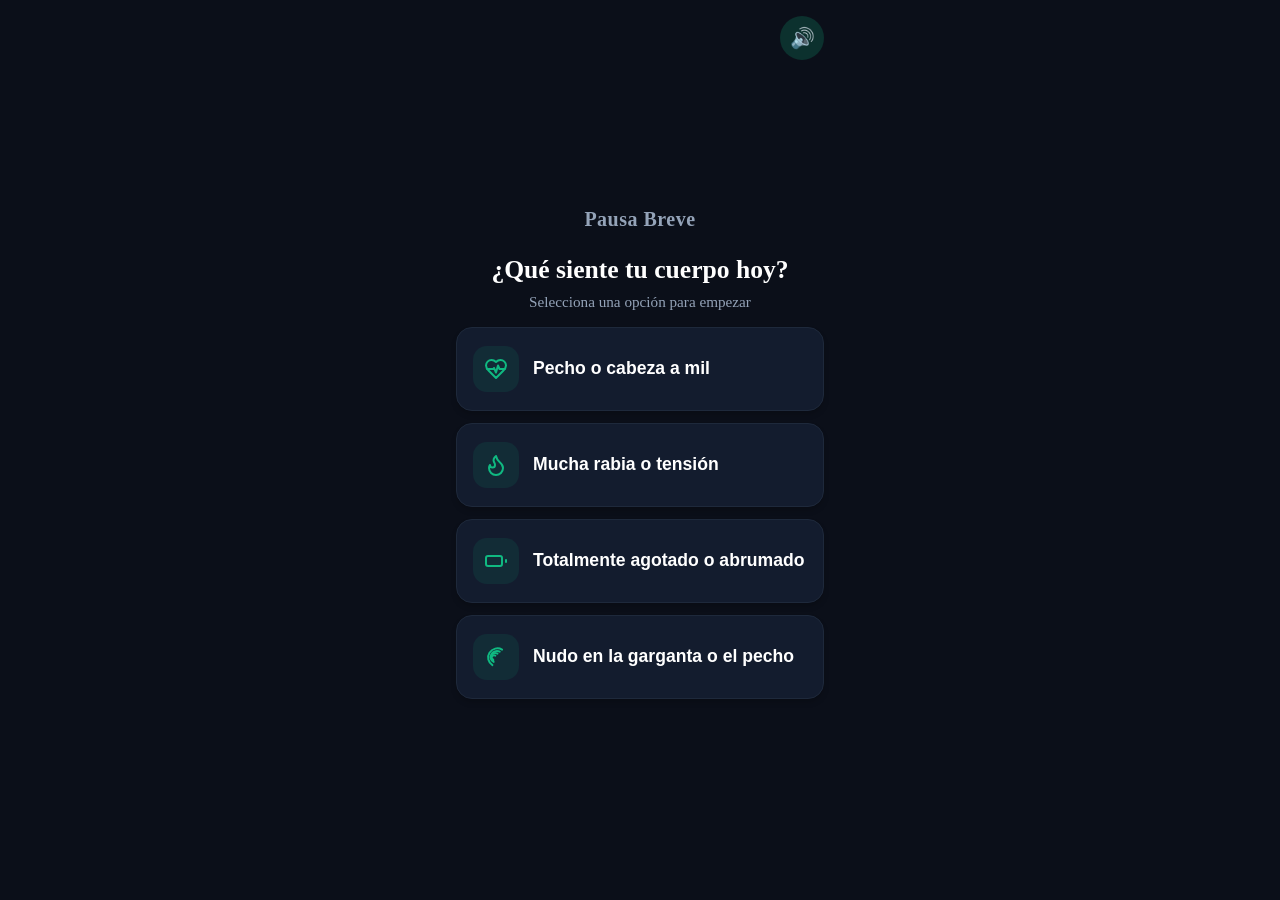
==== index.html @ ac8c0a94 "feat: add optional voice guide with speech synthesis and music ducking v21" ====
<!DOCTYPE html>
<html lang="es">
<head>
    <meta charset="UTF-8">
    <meta name="viewport" content="width=device-width, initial-scale=1.0, maximum-scale=1.0, user-scalable=no">
    <title>Pausa Breve - Autorregulación</title>
<!--
### Cuando necesites tranquilidad
Que nunca te falten caminos  
cuando la vida parezca difícil,  
ni motivos para seguir sonriendo  
cuando el día venga gris.

Que encuentres calma  
en las cosas pequeñas:  
una conversación,  
una canción,  
un café,  
un abrazo que llegue justo a tiempo.

Y si alguna vez el mundo pesa demasiado,  
recuerda que no tienes que llevarlo todo sola.

Hay personas que aparecen en la vida  
sin hacer ruido,  
y terminan dejando una huella bonita.

Tú eres una de ellas.

Por eso, cuando necesites tranquilidad,  
respira,  
mira hacia adelante  
y recuerda que, incluso a la distancia,  
hay alguien que se alegra  
de saber que estás bien.

Porque quizá la felicidad venga y se vaya,  
pero la tranquilidad  
es ese pequeño lugar  
al que siempre podemos volver.
# Metadatos
Versión: 1.0
Diseñado: por Carlos Gonzalez
Idea original: Lorena Molano
Año: 2026
-->
    <link rel="icon" type="image/x-icon" href="./favicon.ico">
    <link rel="icon" type="image/svg+xml" href="./icon.svg">
    <link rel="icon" type="image/png" sizes="192x192" href="./icon-192.png">
    <link rel="apple-touch-icon" href="./icon-180.png">
    <link rel="manifest" href="manifest.json">
    <meta name="theme-color" content="#090d16">
    <link rel="stylesheet" href="style.css">
</head>
<body><div class="app-container">
    <button type="button" id="audioBtn" aria-label="Control de audio">🔊</button>
    <audio id="bg-music" preload="metadata" loop muted>
        <source src="tu_archivo_relajante.mp3" type="audio/mpeg">
    </audio>

    <header>
        <h1>Pausa Breve</h1>
    </header>

    <!-- SCREEN 1: SELECCIÓN DE SÍNTOMA -->
    <section id="screen-home" class="screen active">
        <div class="home-title">
            <h2>¿Qué siente tu cuerpo hoy?</h2>
            <p class="subtitulo">Selecciona una opción para empezar</p>
            <p id="historial-home" class="historial-home" hidden></p>
        </div>

        <div class="symptom-grid">
            <button type="button" class="symptom-btn" data-accent="pecho">
                <span class="icon">
                    <svg viewBox="0 0 24 24" fill="none" stroke="currentColor" stroke-width="2" stroke-linecap="round" stroke-linejoin="round">
                        <path d="M19 14c1.49-1.46 3-3.21 3-5.5A5.5 5.5 0 0 0 16.5 3c-1.76 0-3 .5-4.5 2-1.5-1.5-2.74-2-4.5-2A5.5 5.5 0 0 0 2 8.5c0 2.3 1.5 4.05 3 5.5l7 7Z"/>
                        <path d="M3.22 12H9.5l.5-1 2 4.5 2-7 1.5 3.5h5.27"/>
                    </svg>
                </span>
                <span>Pecho o cabeza a mil</span>
            </button>
            <button type="button" class="symptom-btn" data-accent="rabia">
                <span class="icon">
                    <svg viewBox="0 0 24 24" fill="none" stroke="currentColor" stroke-width="2" stroke-linecap="round" stroke-linejoin="round">
                        <path d="M8.5 14.5A2.5 2.5 0 0 0 11 12c0-1.38-.5-2-1-3-1.072-2.143-.224-4.054 2-6 .5 2.5 2 4.9 4 6.5 2 1.6 3 3.5 3 5.5a7 7 0 1 1-14 0c0-1.153.433-2.294 1-3a2.5 2.5 0 0 0 2.5 2.5z"/>
                    </svg>
                </span>
                <span>Mucha rabia o tensión</span>
            </button>
            <button type="button" class="symptom-btn" data-accent="exhausted">
                <span class="icon">
                    <svg viewBox="0 0 24 24" fill="none" stroke="currentColor" stroke-width="2" stroke-linecap="round" stroke-linejoin="round">
                        <rect x="2" y="7" width="16" height="10" rx="2" ry="2"/>
                        <line x1="22" x2="22" y1="11" y2="13"/>
                    </svg>
                </span>
                <span>Totalmente agotado o abrumado</span>
            </button>
            <button type="button" class="symptom-btn" data-accent="nudo">
                <span class="icon">
                    <svg viewBox="0 0 24 24" fill="none" stroke="currentColor" stroke-width="2" stroke-linecap="round" stroke-linejoin="round">
                        <path d="M18.087 4.592c-4.344-2.565-9.825-1.088-12.6 3.17-2.775 4.256-1.229 9.836 2.924 12.341"/>
                        <path d="M15.7 6.66c-3.204-1.453-6.954-.15-8.4 2.7-1.45 2.85-.53 6.15 2.38 7.5"/>
                        <path d="M13.47 8.6c-2.22-.842-4.77-.35-5.96 1.6-1.2 1.93-.15 4.1 1.85 5.01"/>
                        <path d="M11.3 10.62c-1.31-.5-2.7-.1-3.36.95-.63 1.06-.05 2.3 1.03 2.84"/>
                    </svg>
                </span>
                <span>Nudo en la garganta o el pecho</span>
            </button>
        </div>
    </section>

    <!-- SCREEN 2: PREPARACIÓN Y EJECUCIÓN (TEMPORIZADOR MANUAL) -->
    <section id="screen-exercise" class="screen">
        <div class="exercise-container">
            <div class="instruction-box">
                <span id="exercise-name" class="exercise-tag">Suspiro Cíclico</span>
                <p id="exercise-instruction" class="instruction-text">
                    Inhala hondo por la nariz en 2 tiempos cortos (sin soltar el aire) y exhala muy despacio por la boca en 6 tiempos.
                </p>
            </div>

            <div class="timer-display" style="margin: 16px 0;">
                <div id="figura-svg" class="figura-svg" role="button" tabindex="0" aria-label="Iniciar ejercicio de respiración"></div>
                <p id="svg-hint" class="svg-hint">Toca la figura para comenzar</p>

                <div id="guia-respiracion" class="guia-respiracion" aria-live="polite"></div>
                <div id="timer-number" class="timer-text">01:00</div>
            </div>
        </div>

        <div class="action-btn-group">
            <button type="button" id="btn-voz" class="nav-btn-secondary btn-voz" aria-pressed="false">
                <span class="btn-icon">
                    <svg viewBox="0 0 24 24" fill="none" stroke="currentColor" stroke-width="2.2" stroke-linecap="round" stroke-linejoin="round">
                        <polygon points="11 5 6 9 2 9 2 15 6 15 11 19 11 5"/>
                        <path d="M15.54 8.46a5 5 0 0 1 0 7.07"/>
                        <path d="M19.07 4.93a10 10 0 0 1 0 14.14"/>
                    </svg>
                </span>
                Guía por voz
            </button>
            <button type="button" id="btn-cancel" class="btn-subtle">Cancelar</button>
        </div>
    </section>

    <!-- SCREEN 3: CIERRE ESPIRITUAL -->
    <section id="screen-closing" class="screen">
        <div class="closing-container">
            <div class="closing-icon">
                <svg viewBox="0 0 24 24" fill="none" stroke="currentColor" stroke-width="1.8" stroke-linecap="round" stroke-linejoin="round">
                    <path d="M12.67 19a2 2 0 0 0 1.416-.588l6.154-6.172a6 6 0 0 0-8.49-8.49L5.586 9.914A2 2 0 0 0 5 11.328V18a1 1 0 0 0 1 1z"/>
                    <path d="M16 8 2 22"/>
                    <path d="M17.5 15H9"/>
                </svg>
            </div>
            <div class="closing-card">
                <div class="closing-title">Mensaje de Paz</div>
                <p id="session-summary" class="session-summary"></p>
                <p id="closing-text" class="closing-message">
                    "Dios no te dio un espíritu de temor, sino de poder, amor y dominio propio. Su paz guarda tu corazón en este instante."
                </p>
                <p class="validation-text">Has regalado a tu cuerpo un momento de calma. Respira y sigue.</p>
            </div>
        </div>

        <div class="action-btn-group">
            <button type="button" class="btn-main" style="background-color: var(--primary); box-shadow: 0 4px 12px rgba(56, 189, 248, 0.3);">
                <span class="btn-icon">
                    <svg viewBox="0 0 24 24" fill="none" stroke="currentColor" stroke-width="2.2" stroke-linecap="round" stroke-linejoin="round">
                        <path d="M21 12a9 9 0 1 1-9-9c2.52 0 4.93 1 6.74 2.74L21 8"/>
                        <path d="M21 3v5h-5"/>
                    </svg>
                </span>
                Repetir ejercicio
            </button>
            <button type="button" id="btn-share" class="nav-btn-secondary">
                <span class="btn-icon">
                    <svg viewBox="0 0 24 24" fill="none" stroke="currentColor" stroke-width="2.2" stroke-linecap="round" stroke-linejoin="round">
                        <circle cx="18" cy="5" r="3"/>
                        <circle cx="6" cy="12" r="3"/>
                        <circle cx="18" cy="19" r="3"/>
                        <line x1="8.59" y1="13.51" x2="15.42" y2="17.49"/>
                        <line x1="15.41" y1="6.51" x2="8.59" y2="10.49"/>
                    </svg>
                </span>
                <span id="share-label">Compartir la app</span>
            </button>
            <button type="button" id="btn-home" class="nav-btn-secondary">
                <span class="btn-icon">
                    <svg viewBox="0 0 24 24" fill="none" stroke="currentColor" stroke-width="2.2" stroke-linecap="round" stroke-linejoin="round">
                        <path d="m3 9 9-7 9 7v11a2 2 0 0 1-2 2H5a2 2 0 0 1-2-2z"/>
                        <polyline points="9 22 9 12 15 12 15 22"/>
                    </svg>
                </span>
                Volver al inicio
            </button>
        </div>
    </section>

    <script src="./app.js?v=10"></script>
<!--
PROYECTO: Pausa Breve - Autorregulación
CREADO PARA: Lorena
FECHA: Septiembre 2026
PROPÓSITO: Aplicación web progresiva (PWA) para ejercicios de autorregulación emocional en 1 clic.

DISEÑO UX - PASOS CLAVE:
1. Pantalla 1 (Home): Los 4 botones de entrada corporal ("pecho", "rabia", "exhausted", "nudo") deben estar ubicados al alcance del pulgar en la parte inferior.
   - Se logró agrupando cabecera + .symptom-grid en el mismo bloque (width: 90%, max-width: 400px) centrado verticalmente con flexbox en .app-container, sin huecos intermedios, y añadimos min-height: 64px en los botones para targets táctiles cómodos.
   - Los iconos fueron redesignados de emojis genéricos a SVGs estilo Lucide de trazo consistente con el tema oscuro, con fondo translúcido y color verde neón #10b981.

2. Pantalla 2 (Ejercicio): La tarjeta con la instrucción del ejercicio debe ubicarse en la parte superior antes del temporizador.
   - Estructura: .instruction-box (arriba) > .timer-display (centro) > .action-btn-group, todo agrupado y centrado verticalmente en la pantalla (sin margin-top: auto ni flex-grow).
    - El conteo inicia ESTÁTICO (01:00) y solo comienza a descontar al tocar la figura SVG (activador principal); la figura queda en pausa hasta entonces (animation-play-state: paused).
   - El JS controla isRunning y el conteo con setInterval.
   - Figura del ejercicio: contenedor #figura-svg (200×200px, max-width 225px; 175px en pantallas pequeñas) dentro de .timer-display. app.js inyecta ahí el SVG del ejercicio elegido SIN recargar la página (exercises[key].svg). Cada figura tiene su animación CSS: pecho = anatomía respiratoria (inhaleExhale 8s, lungPulse, corePulse, waveFlow); rabia = rabiaCiclo 10s (glow azul→naranja→azul) + vibra 0.26s (resplandor/vibración); exhausted = ondaExpand 6s escalonadas (ondas concéntricas expansivas) + calmaPulso; nudo = latido 4s + calorBrillo + pulso nd-pulso (cian-cálido). 100% SVG + CSS, con prefijos -webkit- para Safari Mobile. La figura es el activador principal (role="button", tabindex="0", aria-label): un único listener 'click' inicia el ejercicio SOLO si no está corriendo (sin touchstart/touchend); finaliza con el temporizador o con "Cancelar". Al iniciar se oculta el texto "Toca la figura para comenzar" (#svg-hint).
   - La animación arranca en animation-play-state: paused (.timer-display svg *) y solo corre con la clase .animating en .timer-display; setBreathing(true|false) (en startTimer/finishExercise/resetToHome/selectSymptom) también alterna .running en .instruction-box: durante la ejecución la tarjeta superior se simplifica y solo queda el título del ejercicio (se oculta #exercise-instruction y se reduce el padding).
   - Guía dinámica: #guia-respiracion va ENTRE el SVG y el contador (aria-live), font-size 1.4rem y font-weight bold (es la lectura principal). Muestra la fase en vivo según exercises[key].fases (array de {dur, texto, color} en app.js): sin números, solo frases directas ("Inhala profundo...", "Tensa todo el cuerpo...", "Suelta y libera...", "Mira 5 cosas...", "Siente tu mano..."). Colores con clases f-verde/f-cian/f-violeta/f-azul/f-rojo/f-calido y fade-out/fade-in de 300ms; setInterval de 1s en bucle (% cicloTotal), startGuia() solo al tocar la figura para iniciar y stopGuia() (clearInterval + limpia texto) en finishExercise(), resetToHome() y selectSymptom().

3. Pantalla 3 (Cierre): Al finalizar el tiempo u omitir, debe mostrar la tarjeta con el mensaje de paz espiritual y ofrecer únicamente dos botones al final: "Repetir ejercicio" y "Volver al inicio".
   - Se muestra .closing-card con el mensaje y dos botones .btn-main y .nav-btn-secondary.
   - Solo aparecen estos dos botones, sin adicionales.

DISEÑO VISUAL (estilo AI Studio):
- Fondos: #090d16 (general), #0f172a (tarjetas), #131c2e (botones síntomas).
- Bordes: 1px solid #1e293b, border-radius: 18px.
- Colores neón: #10b981 para texto y bordes en etiquetas destacadas.
- Texto: #ffffff, font-weight: 700, sans-serif.
- Íconos: SVGs estilo Lucide con stroke-currentColor, fijados en cuadrados con fondo rgba(16,185,129,0.1).
- Responsive: @media (max-width: 480px) y (max-width: 360px) reducen tamaños de fuente y timer.
- PWA: manifest.json y service worker (sw.js) para instalación en celular y carga offline.

Estructura del Código:
- HTML: 3 secciones <section class="screen"> (home, exercise, closing) con display none/active.
- CSS: Variables :root, resets, estilos por pantalla, media queries responsive.
- JavaScript: TODO está en app.js (index.html solo lo referencia con <script src="app.js">). Objeto exercises con title, duration, instruction, closing, fases[] ({dur, texto, color}) y svg (figura SVG inline) por cada tipo; variables de estado (currentKey, totalSeconds, remainingSeconds, isRunning, timerInterval, guiaTimer, guiaSecond).
  - showScreen(screenId) para cambiar de pantalla.
  - selectSymptom(key) para cargar datos + cargarFigura(data) (inyecta el SVG en #figura-svg) + limpiar la guía, todo sin recargar la página.
  - startTimer() iniciado solo por clic, usa setInterval countdown para el conteo, llama setBreathing(true) (activa la figura y simplifica la tarjeta) y startGuia() (arranca las fases del ejercicio elegido).
  - finishExercise() al llegar a 0 o al omitir, cambia a pantalla de cierre.
  - repeatExercise() y resetToHome() para navegación.
  - Música: startMusic() inicia la música al comenzar el temporizador; stopMusic() la detiene con un fade-out de 1.2s al finalizar el ejercicio (finishExercise) o al cancelar (resetToHome). El botón 🔊 silencia/reproduce.

TODO PARA LORéNA:
- Si quiere añadir más ejercicios, añadir una clave nueva en el objeto exercises de app.js (title, duration, instruction, closing, fases[] y svg).
- Para cambiar colores, modificar las variables :root.
- Para más pantallas o funcionalidades, mantener la misma estructura de cambio de pantalla con showScreen().

CONCLUSIÓN:
Esta app fue creada con dedicación para ayudar a Lorena a tomar un momento de paz y autorregulación en su día a día. Cada detalle, desde los iconos hasta la lógica del temporizador, fue pensado para que sea intuitivo, accesible y visualmente agradable en modo oscuro. Espero que le sea de mucha utilidad y que Dios la bendiga abundantemente.
-->
    <!--
    -->
</div></body>
</html>
---- style.css ----
:root {
            --bg-color: #090d16;
            --card-bg: #0f172a;
            --primary: #10b981;
            --primary-hover: #0a9a71;
            --accent-green: #10b981;
            --text-main: #ffffff;
            --text-sub: #94a3b8;
            --border-color: #1e293b;
            --font-family: -apple-system, BlinkMacSystemFont, "Segoe UI", Roboto, Helvetica, Arial, sans-serif;
        }

        * {
            box-sizing: border-box;
            margin: 0;
            padding: 0;
            user-select: none;
            -webkit-user-select: none;
        }

        html, body {
            height: 100%;
        }

        body {
            background-color: #0b0f19;
        }

        .app-container {
            position: relative;
            width: 90%;
            max-width: 400px;
            min-height: 100vh;
            min-height: 100dvh;
            margin: 0 auto;
            box-sizing: border-box;
            padding-top: calc(env(safe-area-inset-top, 0px) + 24px);
            padding-left: 16px;
            padding-right: 16px;
            padding-bottom: 24px;
            display: flex;
            flex-direction: column;
            justify-content: safe center;
            overflow-y: auto;
            align-items: center;
        }

        #audioBtn {
            position: absolute;
            top: 16px;
            right: 16px;
            width: 44px;
            height: 44px;
            border: none;
            border-radius: 50%;
            background: rgba(16, 185, 129, 0.2);
            color: #10b981;
            font-size: 20px;
            cursor: pointer;
            z-index: 10;
        }

        header {
            text-align: center;
            padding-top: 6px;
            flex-shrink: 0;
        }

        header h1 {
            font-size: 1.25rem;
            font-weight: 600;
            color: var(--text-sub);
            letter-spacing: 0.5px;
        }

        .screen {
            display: none;
            flex-direction: column;
            align-items: center;
            gap: 16px;
            width: 100%;
            animation: fadeIn 0.3s ease-in-out; -webkit-animation: fadeIn 0.3s ease-in-out;
        }

        .screen.active {
            display: flex;
        }

        @keyframes fadeIn {
            from { opacity: 0; transform: translateY(6px); -webkit-transform: translateY(6px); }
            to { opacity: 1; transform: translateY(0); -webkit-transform: translateY(0); }
        }

        /* Screen 1: Home / Entry points */
        .home-title {
            text-align: center;
            margin-top: 24px;
        }

        .home-title h2 {
            font-size: 1.6rem;
            font-weight: 700;
            margin-bottom: 8px;
            color: #ffffff;
        }

        .home-title p {
            font-size: 0.95rem;
            color: var(--text-sub);
        }

        .historial-home {
            margin-top: 8px;
            font-weight: 600;
            color: var(--accent-green);
        }

        .symptom-grid {
            display: flex;
            flex-direction: column;
            gap: 12px;
            width: 100%;
            max-width: 400px;
        }

        .symptom-btn {
            background-color: #131c2e;
            border: 1px solid var(--border-color);
            border-radius: 16px;
            padding: 18px 16px;
            color: var(--text-main);
            font-size: 1.1rem;
            font-weight: 600;
            text-align: left;
            display: flex;
            align-items: center;
            gap: 14px;
            cursor: pointer;
            transition: all 0.15s ease;
            box-shadow: 0 4px 6px -1px rgba(0, 0, 0, 0.2);
            min-height: 64px;
            width: 100%;
        }

        .symptom-btn:active {
            transform: scale(0.98); -webkit-transform: scale(0.98);
            background-color: #334155;
            border-color: var(--primary);
        }

        .symptom-btn .icon {
            width: 46px;
            height: 46px;
            flex-shrink: 0;
            border-radius: 14px;
            display: flex;
            align-items: center;
            justify-content: center;
        }

        .symptom-btn .icon svg {
            width: 24px;
            height: 24px;
        }

        .symptom-btn[data-accent="pecho"] .icon { color: #10b981; background: rgba(16, 185, 129, 0.1); }
        .symptom-btn[data-accent="rabia"] .icon { color: #10b981; background: rgba(16, 185, 129, 0.1); }
        .symptom-btn[data-accent="exhausted"] .icon { color: #10b981; background: rgba(16, 185, 129, 0.1); }
        .symptom-btn[data-accent="nudo"] .icon { color: #10b981; background: rgba(16, 185, 129, 0.1); }

        /* Screen 2: Exercise & Timer */
        .exercise-container {
            width: 100%;
            max-width: 400px;
            display: flex;
            flex-direction: column;
            align-items: center;
            gap: 24px;
        }

        .instruction-box {
            background-color: var(--card-bg);
            border: 1px solid var(--border-color);
            border-radius: 20px;
            padding: 24px 20px;
            width: 100%;
            text-align: center;
            box-shadow: 0 10px 15px -3px rgba(0, 0, 0, 0.3);
        }

        /* Durante la ejecución: solo queda el título del ejercicio */
        .instruction-box.running {
            padding: 12px 16px;
        }

        .instruction-box.running .instruction-text {
            display: none;
        }

        .instruction-box.running .exercise-tag {
            margin-bottom: 0;
        }

        .exercise-tag {
            font-size: 0.85rem;
            text-transform: uppercase;
            letter-spacing: 1px;
            color: var(--primary);
            font-weight: 700;
            margin-bottom: 12px;
            display: block;
        }

        .instruction-text {
            font-size: 1.25rem;
            line-height: 1.5;
            font-weight: 500;
            color: #ffffff;
        }

        .timer-display {
            position: relative;
            display: flex;
            flex-direction: column;
            align-items: center;
            gap: 10px;
        }

        /* ===== Figuras de ejercicio (SVG inyectado dinámicamente por app.js) ===== */
        .figura-svg {
            width: 200px;
            height: 200px;
            max-width: 225px;
            cursor: pointer;
            user-select: none;
            -webkit-user-select: none;
            -webkit-tap-highlight-color: transparent;
        }

        /* Retroalimentación táctil inmediata al tocar la figura */
        .figura-svg:active {
            transform: scale(0.98); -webkit-transform: scale(0.98);
        }

        .svg-hint {
            font-size: 1.05rem;
            font-weight: 600;
            color: var(--text-sub);
            text-align: center;
            margin: 0;
        }

        .figura-svg svg {
            width: 100%;
            height: 100%;
            display: block;
            overflow: hidden;
        }

        /* ===== Endurecimiento móvil (iOS/Android): capas compuestas + trazos estables ===== */
        .figura-svg,
        .figura-svg svg {
            will-change: transform;
            transform: translateZ(0); -webkit-transform: translateZ(0);
            touch-action: manipulation;
            -webkit-tap-highlight-color: transparent;
        }

        .figura-svg svg path,
        .figura-svg svg circle,
        .figura-svg svg ellipse,
        .figura-svg svg line,
        .figura-svg svg polyline,
        .figura-svg svg polygon {
            vector-effect: non-scaling-stroke;
        }

        .anatomy-breath,
        .lungs,
        .energy-core,
        .pulse-wave,
        .rabia-ciclo,
        .rb-vibra,
        .rb-orb,
        .onda,
        .ground-core,
        .nd-calor,
        .nd-corazon,
        .nd-pulso {
            will-change: transform, opacity, stroke-dashoffset;
            transform: translateZ(0); -webkit-transform: translateZ(0);
        }

        .symptom-btn,
        .btn-main,
        .btn-subtle,
        .nav-btn-secondary {
            touch-action: manipulation;
        }

        .anatomy-head ellipse {
            fill: rgba(34, 211, 238, 0.07);
            stroke: #22d3ee;
            stroke-width: 3;
        }

        .anatomy-head path {
            fill: none;
            stroke: #22d3ee;
            stroke-width: 3;
            stroke-linecap: round;
        }

        .anatomy-head {
            filter: drop-shadow(0 0 6px rgba(34, 211, 238, 0.55));
        }

        .torso {
            fill: rgba(167, 139, 250, 0.05);
            stroke: #a78bfa;
            stroke-width: 3;
            stroke-linejoin: round;
        }

        .anatomy-breath {
            transform-box: fill-box;
            transform-origin: 50% 50%; -webkit-transform-origin: 50% 50%;
            animation: inhaleExhale 8s ease-in-out infinite; -webkit-animation: inhaleExhale 8s ease-in-out infinite;
            filter: drop-shadow(0 0 8px rgba(139, 92, 246, 0.55));
        }

        .lungs {
            transform-box: fill-box;
            transform-origin: 50% 50%; -webkit-transform-origin: 50% 50%;
            animation: lungPulse 8s ease-in-out infinite; -webkit-animation: lungPulse 8s ease-in-out infinite;
        }

        .lung {
            fill: url(#lungGrad);
            stroke: #22d3ee;
            stroke-width: 2.5;
            stroke-linejoin: round;
        }

        .airway {
            fill: none;
            stroke: #67e8f9;
            stroke-width: 2.5;
            stroke-linecap: round;
        }

        .energy-core {
            fill: url(#coreGrad);
            transform-box: fill-box;
            transform-origin: 50% 50%; -webkit-transform-origin: 50% 50%;
            animation: corePulse 8s ease-in-out infinite; -webkit-animation: corePulse 8s ease-in-out infinite;
        }

        .pulse-wave {
            transform-box: fill-box;
            transform-origin: 50% 50%; -webkit-transform-origin: 50% 50%;
            animation: waveFlow 2.4s linear infinite; -webkit-animation: waveFlow 2.4s linear infinite;
        }

        .pulse-wave path {
            fill: none;
            stroke: #34d399;
            stroke-width: 2.5;
            stroke-linecap: round;
            filter: drop-shadow(0 0 5px rgba(16, 185, 129, 0.9));
        }

        /* Pausadas por defecto; solo corren con la clase .animating en .timer-display */
        .timer-display svg * {
            animation-play-state: paused; -webkit-animation-play-state: paused;
        }

        .timer-display.animating svg * {
            animation-play-state: running; -webkit-animation-play-state: running;
        }

        /* Inhalación: 4s se expande + glow verde/cian. Exhalación: 4s se contrae + glow violeta/azul. */
        @keyframes inhaleExhale {
            0%   { transform: scale(1); -webkit-transform: scale(1);    filter: drop-shadow(0 0 8px rgba(139, 92, 246, 0.55)); }
            50%  { transform: scale(1.07); -webkit-transform: scale(1.07); filter: drop-shadow(0 0 26px rgba(16, 185, 129, 0.95)); }
            100% { transform: scale(1); -webkit-transform: scale(1);    filter: drop-shadow(0 0 8px rgba(139, 92, 246, 0.55)); }
        }

        @keyframes lungPulse {
            0%, 100% { transform: scale(1); -webkit-transform: scale(1); }
            50%      { transform: scale(1.1); -webkit-transform: scale(1.1); }
        }

        @keyframes corePulse {
            0%, 100% { transform: scale(0.85); -webkit-transform: scale(0.85); opacity: 0.7; }
            50%      { transform: scale(1.3); -webkit-transform: scale(1.3);  opacity: 1; }
        }

        @keyframes waveFlow {
            from { transform: translateX(0); -webkit-transform: translateX(0); }
            to   { transform: translateX(-40px); -webkit-transform: translateX(-40px); }
        }

        /* ===== Figura rabia: resplandor + vibración (ciclo 10s) ===== */
        .rb-head {
            fill: rgba(34, 211, 238, 0.07);
            stroke: #22d3ee;
            stroke-width: 3;
        }

        .rb-neck {
            fill: none;
            stroke: #22d3ee;
            stroke-width: 3;
            stroke-linecap: round;
        }

        .rb-torso {
            fill: rgba(167, 139, 250, 0.05);
            stroke: #a78bfa;
            stroke-width: 3;
            stroke-linejoin: round;
        }

        .rabia-ciclo {
            transform-box: fill-box;
            transform-origin: 50% 50%; -webkit-transform-origin: 50% 50%;
            animation: rabiaCiclo 10s ease-in-out infinite; -webkit-animation: rabiaCiclo 10s ease-in-out infinite;
            filter: drop-shadow(0 0 10px rgba(56, 189, 248, 0.8));
        }

        .rb-vibra {
            transform-box: fill-box;
            transform-origin: 50% 50%; -webkit-transform-origin: 50% 50%;
            animation: vibra 0.26s linear infinite; -webkit-animation: vibra 0.26s linear infinite;
        }

        .rb-orb {
            fill: url(#orbGrad);
            stroke: #38bdf8;
            stroke-width: 2;
            transform-box: fill-box;
            transform-origin: 50% 50%; -webkit-transform-origin: 50% 50%;
            animation: rabiaOrb 10s ease-in-out infinite; -webkit-animation: rabiaOrb 10s ease-in-out infinite;
        }

        .rb-lineas {
            fill: none;
            stroke: #fb923c;
            stroke-width: 2.5;
            stroke-linecap: round;
            opacity: 0.8;
        }

        @keyframes rabiaCiclo {
            0%   { transform: scale(1); -webkit-transform: scale(1);    filter: drop-shadow(0 0 10px rgba(56, 189, 248, 0.8)); }
            50%  { transform: scale(1.07); -webkit-transform: scale(1.07); filter: drop-shadow(0 0 30px rgba(251, 146, 60, 0.95)); }
            100% { transform: scale(1); -webkit-transform: scale(1);    filter: drop-shadow(0 0 10px rgba(56, 189, 248, 0.8)); }
        }

        @keyframes rabiaOrb {
            0%   { stroke: #38bdf8; opacity: 0.8; }
            50%  { stroke: #fb923c; opacity: 1; }
            100% { stroke: #38bdf8; opacity: 0.8; }
        }

        @keyframes vibra {
            0%   { transform: translate(0, 0); -webkit-transform: translate(0, 0); }
            25%  { transform: translate(1.5px, -1.5px); -webkit-transform: translate(1.5px, -1.5px); }
            50%  { transform: translate(-1.5px, 1px); -webkit-transform: translate(-1.5px, 1px); }
            75%  { transform: translate(1px, 1.5px); -webkit-transform: translate(1px, 1.5px); }
            100% { transform: translate(0, 0); -webkit-transform: translate(0, 0); }
        }

        /* ===== Figura agotado: anclaje sensorial con ondas concéntricas ===== */
        .onda {
            fill: none;
            stroke-width: 3;
            transform-box: fill-box;
            transform-origin: 50% 50%; -webkit-transform-origin: 50% 50%;
            animation: ondaExpand 6s ease-out infinite; -webkit-animation: ondaExpand 6s ease-out infinite;
            opacity: 0;
        }

        .o1 { stroke: #22d3ee; animation-delay: 0s; }
        .o2 { stroke: #60a5fa; animation-delay: 2s; }
        .o3 { stroke: #34d399; animation-delay: 4s; }

        .ground-core {
            transform-box: fill-box;
            transform-origin: 50% 50%; -webkit-transform-origin: 50% 50%;
            animation: calmaPulso 6s ease-in-out infinite; -webkit-animation: calmaPulso 6s ease-in-out infinite;
        }

        .ground-core ellipse {
            fill: rgba(34, 211, 238, 0.08);
            stroke: #22d3ee;
            stroke-width: 3;
        }

        .ground-core path {
            fill: rgba(96, 165, 250, 0.06);
            stroke: #60a5fa;
            stroke-width: 3;
            stroke-linejoin: round;
        }

        .ground-punto {
            fill: rgba(52, 211, 153, 0.8);
        }

        @keyframes ondaExpand {
            0%   { transform: scale(0.5); -webkit-transform: scale(0.5); opacity: 0.9; }
            100% { transform: scale(3.4); -webkit-transform: scale(3.4); opacity: 0; }
        }

        @keyframes calmaPulso {
            0%, 100% { opacity: 0.8; }
            50%      { opacity: 1; }
        }

        /* ===== Figura nudo: corazón/pulso cian-cálido ===== */
        .nd-head {
            fill: rgba(34, 211, 238, 0.07);
            stroke: #22d3ee;
            stroke-width: 3;
        }

        .nd-neck {
            fill: none;
            stroke: #22d3ee;
            stroke-width: 3;
            stroke-linecap: round;
        }

        .nd-torso {
            fill: rgba(251, 191, 36, 0.04);
            stroke: #a78bfa;
            stroke-width: 3;
            stroke-linejoin: round;
        }

        .nd-calor {
            fill: url(#calorGrad);
            transform-box: fill-box;
            transform-origin: 50% 50%; -webkit-transform-origin: 50% 50%;
            animation: calorBrillo 4s ease-in-out infinite; -webkit-animation: calorBrillo 4s ease-in-out infinite;
        }

        .nd-corazon {
            fill: url(#corGrad);
            stroke: #67e8f9;
            stroke-width: 2.5;
            stroke-linejoin: round;
            transform-box: fill-box;
            transform-origin: 50% 50%; -webkit-transform-origin: 50% 50%;
            animation: latido 4s ease-in-out infinite; -webkit-animation: latido 4s ease-in-out infinite;
            filter: drop-shadow(0 0 10px rgba(103, 232, 249, 0.7));
        }

        .nd-pulso {
            fill: none;
            stroke: #fbbf24;
            stroke-width: 2.5;
            stroke-linecap: round;
            transform-box: fill-box;
            transform-origin: 50% 50%; -webkit-transform-origin: 50% 50%;
            filter: drop-shadow(0 0 5px rgba(251, 191, 36, 0.8));
            animation: waveFlow 2.4s linear infinite; -webkit-animation: waveFlow 2.4s linear infinite;
        }

        @keyframes latido {
            0%, 100% { transform: scale(1); -webkit-transform: scale(1); }
            12%      { transform: scale(1.12); -webkit-transform: scale(1.12); }
            24%      { transform: scale(1); -webkit-transform: scale(1); }
            36%      { transform: scale(1.08); -webkit-transform: scale(1.08); }
            50%      { transform: scale(1); -webkit-transform: scale(1); }
        }

        @keyframes calorBrillo {
            0%, 100% { transform: scale(0.9); -webkit-transform: scale(0.9); opacity: 0.7; }
            50%      { transform: scale(1.25); -webkit-transform: scale(1.25); opacity: 1; }
        }

        .timer-text {
            font-size: 1.5rem;
            font-weight: 700;
            color: #ffffff;
            font-variant-numeric: tabular-nums;
            letter-spacing: 2px;
        }

        /* Guía de respiración en tiempo real (fade 300ms entre fases) */
        .guia-respiracion {
            width: 100%;
            min-height: 1.5em;
            text-align: center;
            font-size: 1.4rem;
            font-weight: bold;
            line-height: 1.3;
            color: var(--text-sub);
            opacity: 0;
            transition: opacity 0.3s ease, color 0.3s ease;
        }

        .guia-respiracion.visible {
            opacity: 1;
        }

        .guia-respiracion.f-verde   { color: #34d399; }
        .guia-respiracion.f-cian    { color: #22d3ee; }
        .guia-respiracion.f-violeta { color: #a78bfa; }
        .guia-respiracion.f-azul    { color: #60a5fa; }
        .guia-respiracion.f-rojo    { color: #fb923c; }
        .guia-respiracion.f-calido  { color: #fbbf24; }

        .action-btn-group {
            position: relative;
            z-index: 10;
            width: 100%;
            max-width: 400px;
            display: flex;
            flex-direction: column;
            gap: 12px;
        }

        .btn-main {
            background-color: var(--accent-green);
            color: #ffffff;
            border: none;
            border-radius: 16px;
            padding: 14px 24px;
            min-height: 48px;
            font-size: 1.2rem;
            font-weight: 700;
            cursor: pointer;
            width: 100%;
            text-align: center;
            transition: all 0.15s ease;
            box-shadow: 0 4px 12px rgba(16, 185, 129, 0.3);
            display: flex;
            align-items: center;
            justify-content: center;
            gap: 10px;
        }

        .btn-main .btn-icon {
            display: inline-flex;
            align-items: center;
            justify-content: center;
        }

        .btn-main .btn-icon svg {
            width: 22px;
            height: 22px;
        }

        .btn-main:active {
            transform: scale(0.98); -webkit-transform: scale(0.98);
            filter: brightness(0.9);
        }

        .btn-subtle {
            background: transparent;
            color: var(--text-sub);
            border: 1px solid transparent;
            border-radius: 16px;
            padding: 12px;
            font-size: 1rem;
            font-weight: 600;
            cursor: pointer;
            width: 100%;
            text-align: center;
        }

        .btn-subtle:active {
            color: var(--text-main);
        }

        .btn-main, .nav-btn-secondary {
            min-height: 56px;
        }

        @media (max-width: 480px) {
            h1 { font-size: 1.25rem; margin-top: 8px; }
            h2 { font-size: 1.35rem; margin-bottom: 4px; }
            .subtitulo { font-size: 0.9rem; margin-bottom: 20px; }
            header { padding-top: 4px; }
            .home-title { margin-top: 24px; }
            .home-title h2 { font-size: 1.35rem; margin-bottom: 4px; }
            .home-title p { font-size: 0.9rem; }
            .symptom-btn { font-size: 1rem; padding: 14px 16px; min-height: 58px; gap: 12px; }
            .symptom-btn .icon { width: 40px; height: 40px; border-radius: 12px; }
            .symptom-btn .icon svg { width: 21px; height: 21px; }
            .symptom-grid { gap: 10px; margin-bottom: 2px; }
            .instruction-box { padding: 16px 16px; }
            .instruction-text { font-size: 1.1rem; }
            .exercise-container { gap: 16px; }
            .timer-text { font-size: 1.35rem; }
            .closing-card { padding: 22px 18px; }
            .closing-message { font-size: 1.1rem; }
            .closing-icon { width: 64px; height: 64px; border-radius: 20px; }
            .closing-icon svg { width: 32px; height: 32px; }
            .btn-main, .nav-btn-secondary { font-size: 1rem; padding: 14px 24px; min-height: 52px; }
            .action-btn-group { gap: 10px; }
        }

        @media (max-width: 360px) {
            .symptom-btn { font-size: 0.95rem; gap: 10px; min-height: 54px; }
            .symptom-btn .icon { width: 36px; height: 36px; }
            .instruction-text { font-size: 1.05rem; }
            .figura-svg { width: 175px; height: 175px; }
            .timer-text { font-size: 1.25rem; }
        }

        @media (max-height: 700px) {
            .home-title { margin-top: 16px; }
            .symptom-btn { min-height: 52px; padding: 10px 14px; }
            .symptom-grid { gap: 8px; }
            .instruction-box { padding: 12px 16px; }
            .exercise-container { gap: 10px; }
            .figura-svg { width: 175px; height: 175px; }
            .timer-text { font-size: 1.2rem; }
            .action-btn-group { gap: 8px; }
            .btn-main, .nav-btn-secondary { min-height: 48px; padding: 14px 24px; font-size: 0.95rem; }
            .closing-icon { width: 52px; height: 52px; }
            .closing-message { font-size: 1rem; }
        }

        /* Screen 3: Spiritual Closing */
        .closing-container {
            width: 100%;
            max-width: 400px;
            display: flex;
            flex-direction: column;
            align-items: center;
            gap: 20px;
            text-align: center;
        }

        

        .closing-card {
            background-color: var(--card-bg);
            border: 1px solid var(--border-color);
            border-radius: 18px;
            padding: 24px 20px;
            width: 100%;
            box-shadow: 0 10px 15px -3px rgba(0, 0, 0, 0.3);
        }

        .closing-title {
            font-size: 0.9rem;
            text-transform: uppercase;
            letter-spacing: 1px;
            color: var(--accent-green);
            font-weight: 700;
            margin-bottom: 14px;
        }

        .closing-message {
            font-size: 1.2rem;
            line-height: 1.6;
            color: #ffffff;
            font-weight: 500;
            font-style: italic;
        }

        .session-summary {
            font-size: 0.9rem;
            color: var(--accent-green);
            font-weight: 600;
            text-align: center;
            margin-bottom: 12px;
        }

        .validation-text {
            font-size: 0.95rem;
            color: var(--text-sub);
            text-align: center;
            margin-top: 14px;
            font-style: italic;
        }

        .btn-voz[aria-pressed="true"] {
            border-color: var(--accent-green);
            color: var(--accent-green);
            box-shadow: 0 0 12px rgba(16, 185, 129, 0.25);
        }

        .nav-btn-secondary {
            background-color: var(--card-bg);
            color: var(--text-main);
            border: 1px solid var(--border-color);
            border-radius: 16px;
            padding: 16px;
            font-size: 1.05rem;
            font-weight: 600;
            cursor: pointer;
            width: 100%;
            text-align: center;
            transition: all 0.15s ease;
            display: flex;
            align-items: center;
            justify-content: center;
            gap: 10px;
        }

        .nav-btn-secondary:active {
            transform: scale(0.98); -webkit-transform: scale(0.98);
            background-color: #334155;
        }

        .btn-subtle .btn-icon,
        .nav-btn-secondary .btn-icon {
            display: inline-flex;
            align-items: center;
            justify-content: center;
        }

        .btn-subtle .btn-icon svg,
        .nav-btn-secondary .btn-icon svg {
            width: 20px;
            height: 20px;
        }

        .closing-icon {
            width: 76px;
            height: 76px;
            border-radius: 24px;
            background: rgba(16, 185, 129, 0.12);
            color: var(--accent-green);
            display: flex;
            align-items: center;
            justify-content: center;
            margin-bottom: 4px;
        }

        .closing-icon svg {
            width: 38px;
            height: 38px;
        }
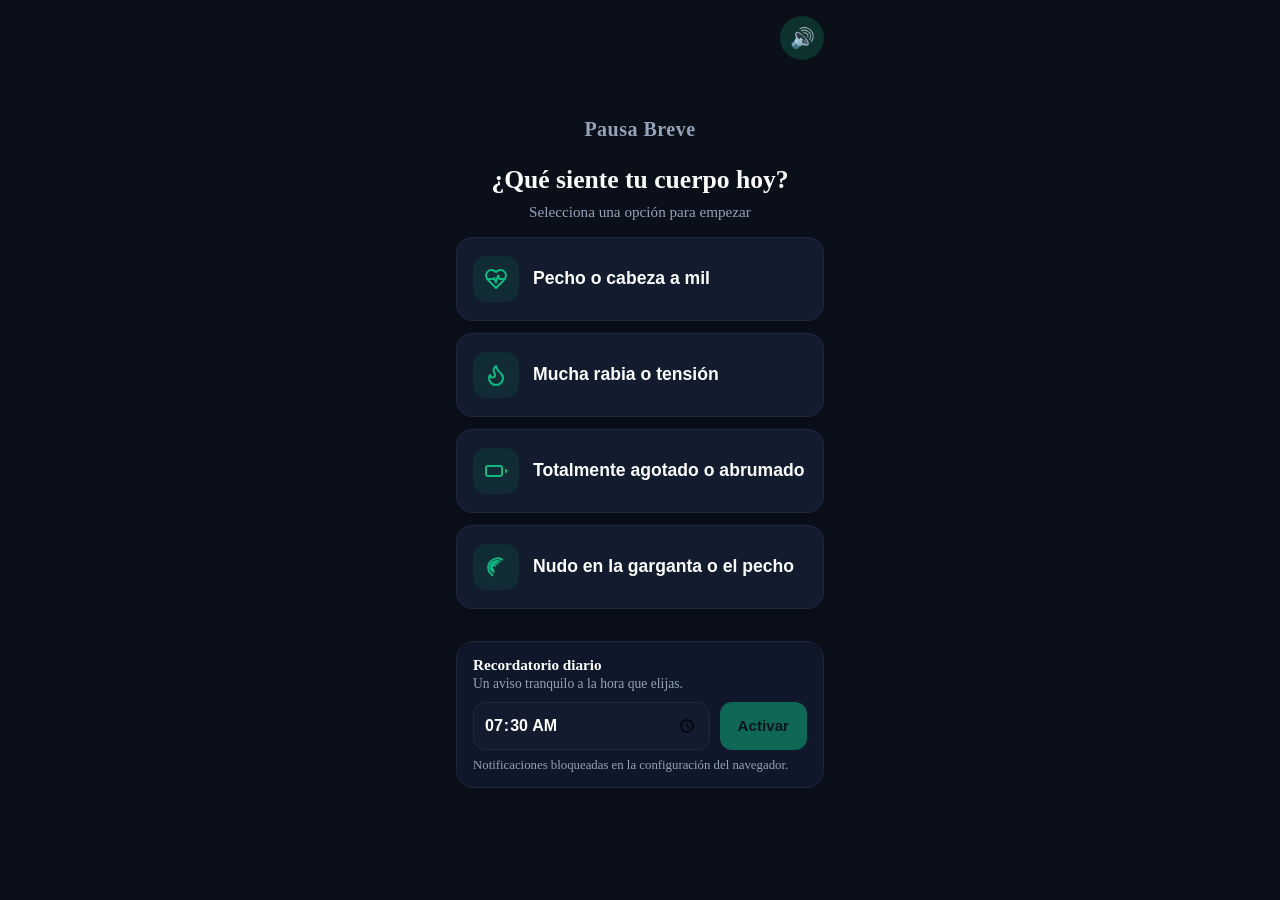
==== commit 1393a785: "feat: daily reminder card with chosen time cloudflare worker push and notification deep link v26" ====
--- a/index.html
+++ b/index.html
@@ -109,6 +109,16 @@
                 <span>Nudo en la garganta o el pecho</span>
             </button>
         </div>
+
+        <div id="recordatorio-card" class="recordatorio-card" hidden>
+            <p class="recordatorio-title">Recordatorio diario</p>
+            <p class="recordatorio-sub">Un aviso tranquilo a la hora que elijas.</p>
+            <div class="recordatorio-row">
+                <input type="time" id="recordatorio-hora" value="07:30" aria-label="Hora del recordatorio">
+                <button type="button" id="btn-recordatorio" class="recordatorio-btn">Activar</button>
+            </div>
+            <p id="recordatorio-estado" class="recordatorio-estado"></p>
+        </div>
     </section>
 
     <!-- SCREEN 2: PREPARACIÓN Y EJECUCIÓN (TEMPORIZADOR MANUAL) -->
@@ -199,7 +209,7 @@
         </div>
     </section>
 
-    <script src="./app.js?v=10"></script>
+    <script src="./app.js?v=11"></script>
 <!--
 PROYECTO: Pausa Breve - Autorregulación
 CREADO PARA: Lorena
@@ -215,7 +225,7 @@
    - Estructura: .instruction-box (arriba) > .timer-display (centro) > .action-btn-group, todo agrupado y centrado verticalmente en la pantalla (sin margin-top: auto ni flex-grow).
     - El conteo inicia ESTÁTICO (01:00) y solo comienza a descontar al tocar la figura SVG (activador principal); la figura queda en pausa hasta entonces (animation-play-state: paused).
    - El JS controla isRunning y el conteo con setInterval.
-   - Figura del ejercicio: contenedor #figura-svg (200×200px, max-width 225px; 175px en pantallas pequeñas) dentro de .timer-display. app.js inyecta ahí el SVG del ejercicio elegido SIN recargar la página (exercises[key].svg). Cada figura tiene su animación CSS: pecho = anatomía respiratoria (inhaleExhale 8s, lungPulse, corePulse, waveFlow); rabia = rabiaCiclo 10s (glow azul→naranja→azul) + vibra 0.26s (resplandor/vibración); exhausted = ondaExpand 6s escalonadas (ondas concéntricas expansivas) + calmaPulso; nudo = latido 4s + calorBrillo + pulso nd-pulso (cian-cálido). 100% SVG + CSS, con prefijos -webkit- para Safari Mobile. La figura es el activador principal (role="button", tabindex="0", aria-label): un único listener 'click' inicia el ejercicio SOLO si no está corriendo (sin touchstart/touchend); finaliza con el temporizador o con "Cancelar". Al iniciar se oculta el texto "Toca la figura para comenzar" (#svg-hint).
+   - Figura del ejercicio: contenedor #figura-svg (200×200px, max-width 225px; 175px en pantallas pequeñas) dentro de .timer-display. app.js inyecta ahí el SVG del ejercicio elegido SIN recargar la página (exercises[key].svg). Cada figura tiene su animación CSS: pecho = anatomía respiratoria (inhaleExhale/lungPulse/corePulse 16s, sincronizados con las fases 5+4+7 (pico al 56%: inhala 9s, exhala 7s), y waveFlow); rabia = rabiaCiclo 10s (glow azul→naranja→azul) + vibra 0.26s (resplandor/vibración); exhausted = ondaExpand 6s escalonadas (ondas concéntricas expansivas) + calmaPulso; nudo = latido 4s + calorBrillo + pulso nd-pulso (cian-cálido). 100% SVG + CSS, con prefijos -webkit- para Safari Mobile. La figura es el activador principal (role="button", tabindex="0", aria-label): un único listener 'click' inicia el ejercicio SOLO si no está corriendo (sin touchstart/touchend); finaliza con el temporizador o con "Cancelar". Al iniciar se oculta el texto "Toca la figura para comenzar" (#svg-hint).
    - La animación arranca en animation-play-state: paused (.timer-display svg *) y solo corre con la clase .animating en .timer-display; setBreathing(true|false) (en startTimer/finishExercise/resetToHome/selectSymptom) también alterna .running en .instruction-box: durante la ejecución la tarjeta superior se simplifica y solo queda el título del ejercicio (se oculta #exercise-instruction y se reduce el padding).
    - Guía dinámica: #guia-respiracion va ENTRE el SVG y el contador (aria-live), font-size 1.4rem y font-weight bold (es la lectura principal). Muestra la fase en vivo según exercises[key].fases (array de {dur, texto, color} en app.js): sin números, solo frases directas ("Inhala profundo...", "Tensa todo el cuerpo...", "Suelta y libera...", "Mira 5 cosas...", "Siente tu mano..."). Colores con clases f-verde/f-cian/f-violeta/f-azul/f-rojo/f-calido y fade-out/fade-in de 300ms; setInterval de 1s en bucle (% cicloTotal), startGuia() solo al tocar la figura para iniciar y stopGuia() (clearInterval + limpia texto) en finishExercise(), resetToHome() y selectSymptom().
 
--- a/style.css
+++ b/style.css
@@ -113,6 +113,95 @@
             margin-top: 8px;
             font-weight: 600;
             color: var(--accent-green);
+        }
+
+        .recordatorio-card {
+            margin-top: 16px;
+            padding: 14px 16px;
+            background-color: var(--card-bg);
+            border: 1px solid var(--border-color);
+            border-radius: 18px;
+            text-align: left;
+            width: 100%;
+        }
+
+        .recordatorio-title {
+            font-size: 0.95rem;
+            font-weight: 700;
+            color: #ffffff;
+            margin-bottom: 2px;
+        }
+
+        .recordatorio-sub {
+            font-size: 0.85rem;
+            color: var(--text-sub);
+            margin-bottom: 10px;
+        }
+
+        .recordatorio-row {
+            display: flex;
+            gap: 10px;
+            align-items: center;
+        }
+
+        .recordatorio-row input[type="time"] {
+            flex: 1;
+            min-width: 0;
+            background-color: #131c2e;
+            border: 1px solid var(--border-color);
+            border-radius: 12px;
+            color: var(--text-main);
+            font-family: var(--font-family);
+            font-size: 1rem;
+            font-weight: 600;
+            padding: 12px 10px;
+            min-height: 48px;
+        }
+
+        .recordatorio-btn {
+            background-color: var(--primary);
+            border: none;
+            border-radius: 12px;
+            color: #041016;
+            font-family: var(--font-family);
+            font-size: 0.95rem;
+            font-weight: 700;
+            padding: 12px 18px;
+            min-height: 48px;
+            cursor: pointer;
+            transition: all 0.15s ease;
+            white-space: nowrap;
+        }
+
+        .recordatorio-btn:active {
+            transform: scale(0.98); -webkit-transform: scale(0.98);
+        }
+
+        .recordatorio-btn.recordatorio-on {
+            background-color: transparent;
+            border: 1px solid var(--border-color);
+            color: var(--text-sub);
+        }
+
+        .recordatorio-btn:disabled {
+            opacity: 0.5;
+            cursor: not-allowed;
+        }
+
+        .recordatorio-estado {
+            margin-top: 8px;
+            font-size: 0.8rem;
+            color: var(--text-sub);
+        }
+
+        .symptom-grid.grid-destello {
+            animation: gridDestello 1.6s ease;
+        }
+
+        @keyframes gridDestello {
+            0%   { filter: brightness(1); }
+            25%  { filter: brightness(1.35); }
+            100% { filter: brightness(1); }
         }
 
         .symptom-grid {
@@ -325,14 +414,14 @@
         .anatomy-breath {
             transform-box: fill-box;
             transform-origin: 50% 50%; -webkit-transform-origin: 50% 50%;
-            animation: inhaleExhale 8s ease-in-out infinite; -webkit-animation: inhaleExhale 8s ease-in-out infinite;
+            animation: inhaleExhale 16s ease-in-out infinite; -webkit-animation: inhaleExhale 16s ease-in-out infinite;
             filter: drop-shadow(0 0 8px rgba(139, 92, 246, 0.55));
         }
 
         .lungs {
             transform-box: fill-box;
             transform-origin: 50% 50%; -webkit-transform-origin: 50% 50%;
-            animation: lungPulse 8s ease-in-out infinite; -webkit-animation: lungPulse 8s ease-in-out infinite;
+            animation: lungPulse 16s ease-in-out infinite; -webkit-animation: lungPulse 16s ease-in-out infinite;
         }
 
         .lung {
@@ -353,7 +442,7 @@
             fill: url(#coreGrad);
             transform-box: fill-box;
             transform-origin: 50% 50%; -webkit-transform-origin: 50% 50%;
-            animation: corePulse 8s ease-in-out infinite; -webkit-animation: corePulse 8s ease-in-out infinite;
+            animation: corePulse 16s ease-in-out infinite; -webkit-animation: corePulse 16s ease-in-out infinite;
         }
 
         .pulse-wave {
@@ -382,18 +471,18 @@
         /* Inhalación: 4s se expande + glow verde/cian. Exhalación: 4s se contrae + glow violeta/azul. */
         @keyframes inhaleExhale {
             0%   { transform: scale(1); -webkit-transform: scale(1);    filter: drop-shadow(0 0 8px rgba(139, 92, 246, 0.55)); }
-            50%  { transform: scale(1.07); -webkit-transform: scale(1.07); filter: drop-shadow(0 0 26px rgba(16, 185, 129, 0.95)); }
+            56%  { transform: scale(1.07); -webkit-transform: scale(1.07); filter: drop-shadow(0 0 26px rgba(16, 185, 129, 0.95)); }
             100% { transform: scale(1); -webkit-transform: scale(1);    filter: drop-shadow(0 0 8px rgba(139, 92, 246, 0.55)); }
         }
 
         @keyframes lungPulse {
             0%, 100% { transform: scale(1); -webkit-transform: scale(1); }
-            50%      { transform: scale(1.1); -webkit-transform: scale(1.1); }
+            56%      { transform: scale(1.1); -webkit-transform: scale(1.1); }
         }
 
         @keyframes corePulse {
             0%, 100% { transform: scale(0.85); -webkit-transform: scale(0.85); opacity: 0.7; }
-            50%      { transform: scale(1.3); -webkit-transform: scale(1.3);  opacity: 1; }
+            56%      { transform: scale(1.3); -webkit-transform: scale(1.3);  opacity: 1; }
         }
 
         @keyframes waveFlow {
@@ -693,6 +782,9 @@
             .symptom-btn .icon { width: 40px; height: 40px; border-radius: 12px; }
             .symptom-btn .icon svg { width: 21px; height: 21px; }
             .symptom-grid { gap: 10px; margin-bottom: 2px; }
+            .recordatorio-card { margin-top: 12px; padding: 12px 14px; }
+            .recordatorio-row input[type="time"] { font-size: 0.95rem; min-height: 44px; }
+            .recordatorio-btn { font-size: 0.9rem; min-height: 44px; padding: 10px 16px; }
             .instruction-box { padding: 16px 16px; }
             .instruction-text { font-size: 1.1rem; }
             .exercise-container { gap: 16px; }
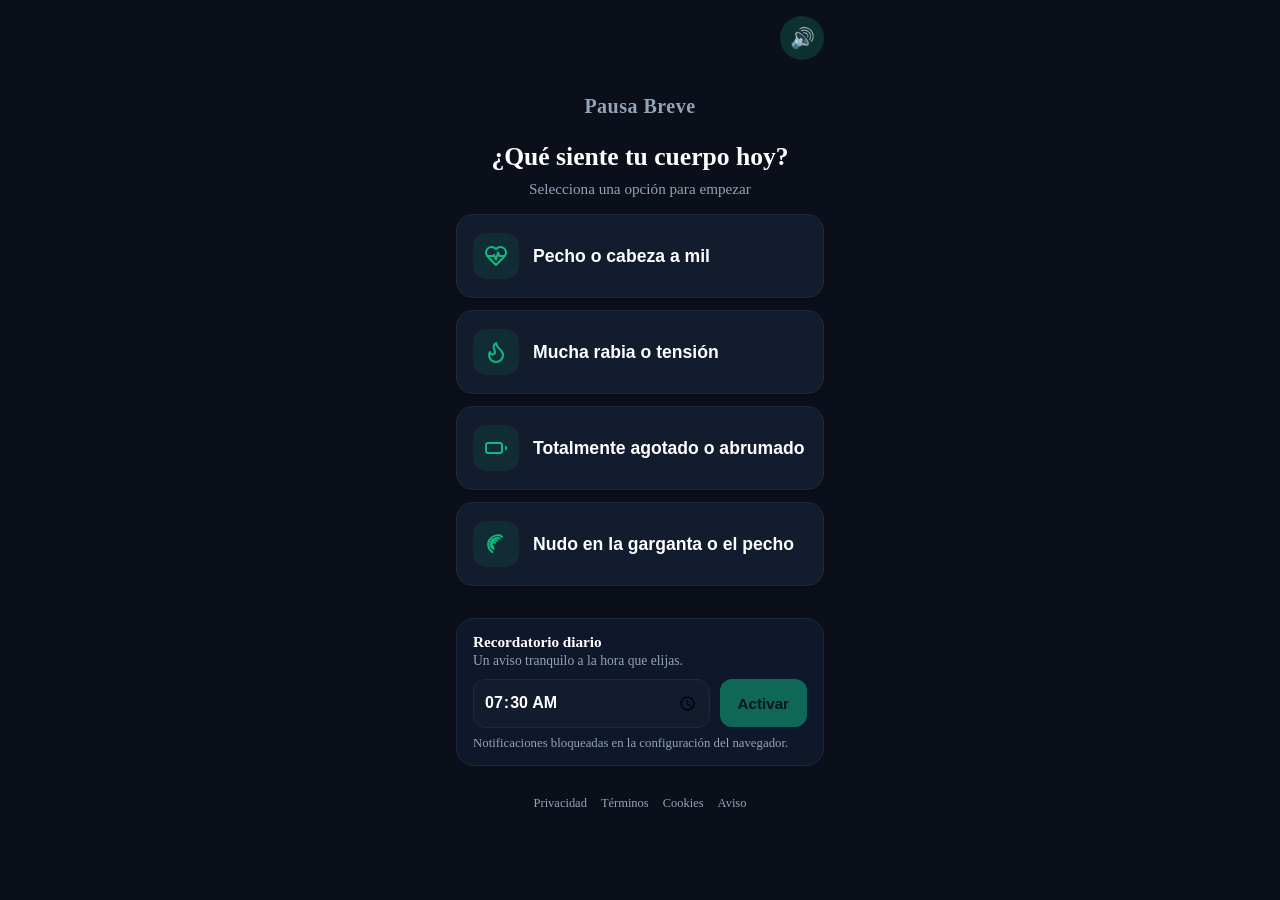
==== commit e3c53fce: "feat: add legal pages privacy terms cookies medical disclaimer and accessibility fixes v27" ====
--- a/index.html
+++ b/index.html
@@ -72,7 +72,7 @@
 
         <div class="symptom-grid">
             <button type="button" class="symptom-btn" data-accent="pecho">
-                <span class="icon">
+                <span class="icon" aria-hidden="true">
                     <svg viewBox="0 0 24 24" fill="none" stroke="currentColor" stroke-width="2" stroke-linecap="round" stroke-linejoin="round">
                         <path d="M19 14c1.49-1.46 3-3.21 3-5.5A5.5 5.5 0 0 0 16.5 3c-1.76 0-3 .5-4.5 2-1.5-1.5-2.74-2-4.5-2A5.5 5.5 0 0 0 2 8.5c0 2.3 1.5 4.05 3 5.5l7 7Z"/>
                         <path d="M3.22 12H9.5l.5-1 2 4.5 2-7 1.5 3.5h5.27"/>
@@ -81,7 +81,7 @@
                 <span>Pecho o cabeza a mil</span>
             </button>
             <button type="button" class="symptom-btn" data-accent="rabia">
-                <span class="icon">
+                <span class="icon" aria-hidden="true">
                     <svg viewBox="0 0 24 24" fill="none" stroke="currentColor" stroke-width="2" stroke-linecap="round" stroke-linejoin="round">
                         <path d="M8.5 14.5A2.5 2.5 0 0 0 11 12c0-1.38-.5-2-1-3-1.072-2.143-.224-4.054 2-6 .5 2.5 2 4.9 4 6.5 2 1.6 3 3.5 3 5.5a7 7 0 1 1-14 0c0-1.153.433-2.294 1-3a2.5 2.5 0 0 0 2.5 2.5z"/>
                     </svg>
@@ -89,7 +89,7 @@
                 <span>Mucha rabia o tensión</span>
             </button>
             <button type="button" class="symptom-btn" data-accent="exhausted">
-                <span class="icon">
+                <span class="icon" aria-hidden="true">
                     <svg viewBox="0 0 24 24" fill="none" stroke="currentColor" stroke-width="2" stroke-linecap="round" stroke-linejoin="round">
                         <rect x="2" y="7" width="16" height="10" rx="2" ry="2"/>
                         <line x1="22" x2="22" y1="11" y2="13"/>
@@ -98,7 +98,7 @@
                 <span>Totalmente agotado o abrumado</span>
             </button>
             <button type="button" class="symptom-btn" data-accent="nudo">
-                <span class="icon">
+                <span class="icon" aria-hidden="true">
                     <svg viewBox="0 0 24 24" fill="none" stroke="currentColor" stroke-width="2" stroke-linecap="round" stroke-linejoin="round">
                         <path d="M18.087 4.592c-4.344-2.565-9.825-1.088-12.6 3.17-2.775 4.256-1.229 9.836 2.924 12.341"/>
                         <path d="M15.7 6.66c-3.204-1.453-6.954-.15-8.4 2.7-1.45 2.85-.53 6.15 2.38 7.5"/>
@@ -119,6 +119,13 @@
             </div>
             <p id="recordatorio-estado" class="recordatorio-estado"></p>
         </div>
+
+        <footer class="footer-legal">
+            <a href="./legal.html">Privacidad</a>
+            <a href="./legal.html#terminos">Términos</a>
+            <a href="./legal.html#cookies">Cookies</a>
+            <a href="./legal.html#aviso">Aviso</a>
+        </footer>
     </section>
 
     <!-- SCREEN 2: PREPARACIÓN Y EJECUCIÓN (TEMPORIZADOR MANUAL) -->
@@ -142,7 +149,7 @@
 
         <div class="action-btn-group">
             <button type="button" id="btn-voz" class="nav-btn-secondary btn-voz" aria-pressed="false">
-                <span class="btn-icon">
+                <span class="btn-icon" aria-hidden="true">
                     <svg viewBox="0 0 24 24" fill="none" stroke="currentColor" stroke-width="2.2" stroke-linecap="round" stroke-linejoin="round">
                         <polygon points="11 5 6 9 2 9 2 15 6 15 11 19 11 5"/>
                         <path d="M15.54 8.46a5 5 0 0 1 0 7.07"/>
@@ -158,7 +165,7 @@
     <!-- SCREEN 3: CIERRE ESPIRITUAL -->
     <section id="screen-closing" class="screen">
         <div class="closing-container">
-            <div class="closing-icon">
+            <div class="closing-icon" aria-hidden="true">
                 <svg viewBox="0 0 24 24" fill="none" stroke="currentColor" stroke-width="1.8" stroke-linecap="round" stroke-linejoin="round">
                     <path d="M12.67 19a2 2 0 0 0 1.416-.588l6.154-6.172a6 6 0 0 0-8.49-8.49L5.586 9.914A2 2 0 0 0 5 11.328V18a1 1 0 0 0 1 1z"/>
                     <path d="M16 8 2 22"/>
@@ -177,7 +184,7 @@
 
         <div class="action-btn-group">
             <button type="button" class="btn-main" style="background-color: var(--primary); box-shadow: 0 4px 12px rgba(56, 189, 248, 0.3);">
-                <span class="btn-icon">
+                <span class="btn-icon" aria-hidden="true">
                     <svg viewBox="0 0 24 24" fill="none" stroke="currentColor" stroke-width="2.2" stroke-linecap="round" stroke-linejoin="round">
                         <path d="M21 12a9 9 0 1 1-9-9c2.52 0 4.93 1 6.74 2.74L21 8"/>
                         <path d="M21 3v5h-5"/>
@@ -186,7 +193,7 @@
                 Repetir ejercicio
             </button>
             <button type="button" id="btn-share" class="nav-btn-secondary">
-                <span class="btn-icon">
+                <span class="btn-icon" aria-hidden="true">
                     <svg viewBox="0 0 24 24" fill="none" stroke="currentColor" stroke-width="2.2" stroke-linecap="round" stroke-linejoin="round">
                         <circle cx="18" cy="5" r="3"/>
                         <circle cx="6" cy="12" r="3"/>
@@ -198,7 +205,7 @@
                 <span id="share-label">Compartir la app</span>
             </button>
             <button type="button" id="btn-home" class="nav-btn-secondary">
-                <span class="btn-icon">
+                <span class="btn-icon" aria-hidden="true">
                     <svg viewBox="0 0 24 24" fill="none" stroke="currentColor" stroke-width="2.2" stroke-linecap="round" stroke-linejoin="round">
                         <path d="m3 9 9-7 9 7v11a2 2 0 0 1-2 2H5a2 2 0 0 1-2-2z"/>
                         <polyline points="9 22 9 12 15 12 15 22"/>
--- a/style.css
+++ b/style.css
@@ -202,6 +202,74 @@
             0%   { filter: brightness(1); }
             25%  { filter: brightness(1.35); }
             100% { filter: brightness(1); }
+        }
+
+        .footer-legal {
+            margin-top: 14px;
+            display: flex;
+            flex-wrap: wrap;
+            justify-content: center;
+            gap: 14px;
+            font-size: 0.78rem;
+        }
+
+        .footer-legal a {
+            color: var(--text-sub);
+            text-decoration: none;
+        }
+
+        .footer-legal a:hover,
+        .footer-legal a:focus-visible {
+            color: var(--accent-green);
+        }
+
+        .legal-page {
+            max-width: 640px;
+            margin: 0 auto;
+            padding: 24px 18px 40px;
+        }
+
+        .legal-page h1 {
+            font-size: 1.4rem;
+            color: #ffffff;
+            margin-bottom: 4px;
+        }
+
+        .legal-page h2 {
+            font-size: 1.05rem;
+            color: var(--accent-green);
+            margin: 26px 0 8px;
+            scroll-margin-top: 16px;
+        }
+
+        .legal-page p,
+        .legal-page li {
+            font-size: 0.92rem;
+            line-height: 1.6;
+            color: #cbd5e1;
+        }
+
+        .legal-page ul {
+            padding-left: 18px;
+            margin: 8px 0;
+        }
+
+        .legal-page li {
+            margin-bottom: 6px;
+        }
+
+        .legal-actualizado {
+            font-size: 0.8rem;
+            color: var(--text-sub);
+            margin-bottom: 8px;
+        }
+
+        .legal-volver {
+            display: inline-block;
+            margin-top: 28px;
+            color: var(--accent-green);
+            font-weight: 600;
+            text-decoration: none;
         }
 
         .symptom-grid {
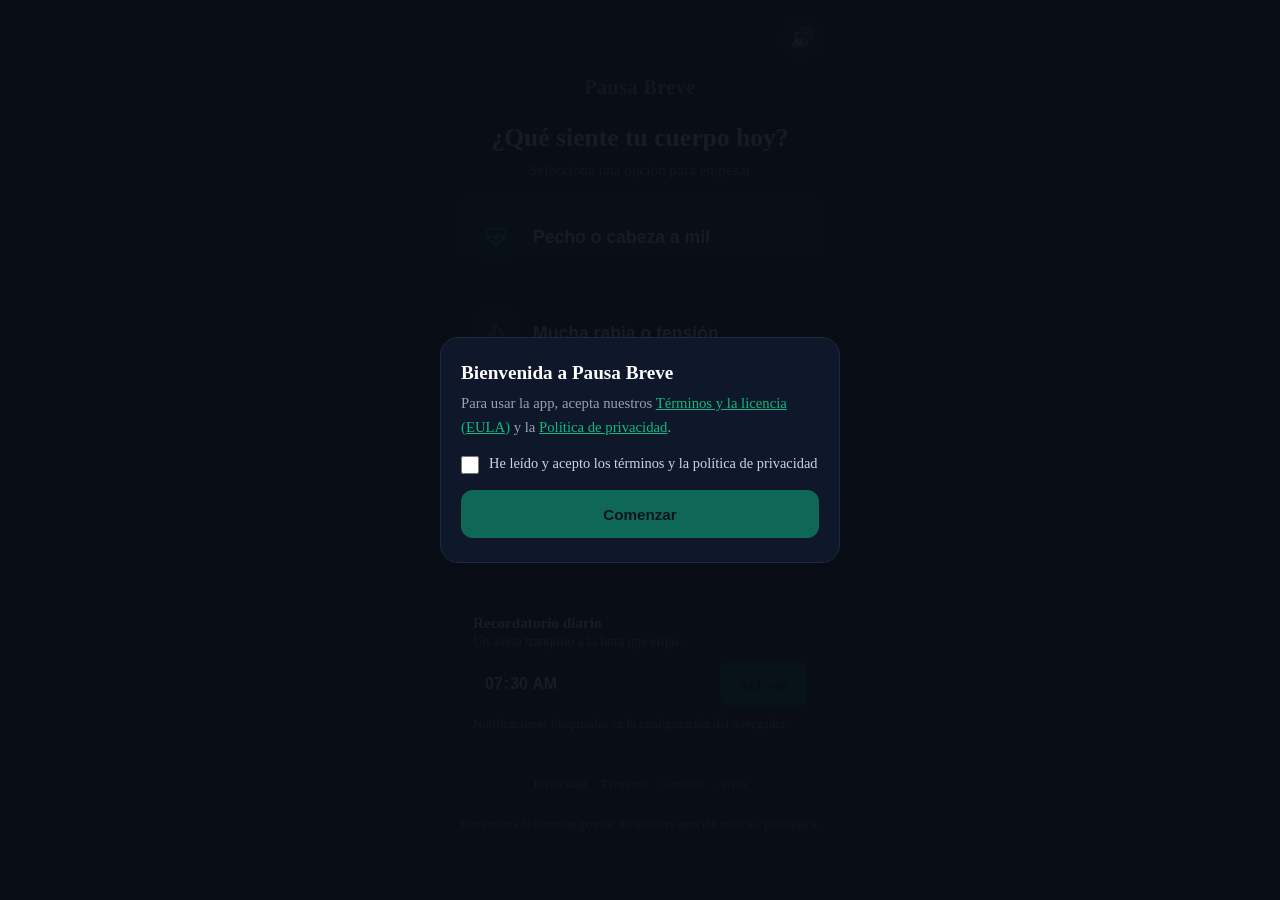
==== commit 85fff36f: "feat: add terms acceptance gate with checkbox eula clause and visible disclaimer v28" ====
--- a/index.html
+++ b/index.html
@@ -53,6 +53,17 @@
     <link rel="stylesheet" href="style.css">
 </head>
 <body><div class="app-container">
+    <div id="gate-terminos" class="gate-overlay" hidden role="dialog" aria-modal="true" aria-labelledby="gate-titulo">
+        <div class="gate-card">
+            <p id="gate-titulo" class="gate-titulo">Bienvenida a Pausa Breve</p>
+            <p class="gate-texto">Para usar la app, acepta nuestros <a href="./legal.html#terminos" target="_blank" rel="noopener">Términos y la licencia (EULA)</a> y la <a href="./legal.html#privacidad" target="_blank" rel="noopener">Política de privacidad</a>.</p>
+            <label class="gate-check" for="gate-check">
+                <input type="checkbox" id="gate-check">
+                <span>He leído y acepto los términos y la política de privacidad</span>
+            </label>
+            <button type="button" id="gate-aceptar" class="recordatorio-btn" disabled>Comenzar</button>
+        </div>
+    </div>
     <button type="button" id="audioBtn" aria-label="Control de audio">🔊</button>
     <audio id="bg-music" preload="metadata" loop muted>
         <source src="tu_archivo_relajante.mp3" type="audio/mpeg">
@@ -126,6 +137,7 @@
             <a href="./legal.html#cookies">Cookies</a>
             <a href="./legal.html#aviso">Aviso</a>
         </footer>
+        <p class="disclaimer-home">Herramienta de bienestar general; no sustituye atención médica o psicológica.</p>
     </section>
 
     <!-- SCREEN 2: PREPARACIÓN Y EJECUCIÓN (TEMPORIZADOR MANUAL) -->
--- a/style.css
+++ b/style.css
@@ -221,6 +221,83 @@
         .footer-legal a:hover,
         .footer-legal a:focus-visible {
             color: var(--accent-green);
+        }
+
+        .disclaimer-home {
+            margin-top: 10px;
+            font-size: 0.72rem;
+            color: var(--text-sub);
+            text-align: center;
+        }
+
+        .gate-overlay {
+            position: fixed;
+            inset: 0;
+            background: rgba(9, 13, 22, 0.94);
+            display: flex;
+            align-items: center;
+            justify-content: center;
+            z-index: 100;
+            padding: 20px;
+        }
+
+        .gate-overlay[hidden] {
+            display: none;
+        }
+
+        .gate-card {
+            background: var(--card-bg);
+            border: 1px solid var(--border-color);
+            border-radius: 18px;
+            padding: 24px 20px;
+            max-width: 400px;
+            width: 100%;
+        }
+
+        .gate-titulo {
+            font-size: 1.2rem;
+            font-weight: 700;
+            color: #ffffff;
+            margin-bottom: 8px;
+        }
+
+        .gate-texto {
+            font-size: 0.92rem;
+            color: var(--text-sub);
+            line-height: 1.6;
+            margin-bottom: 14px;
+        }
+
+        .gate-texto a {
+            color: var(--accent-green);
+        }
+
+        .gate-check {
+            display: flex;
+            gap: 10px;
+            align-items: flex-start;
+            font-size: 0.9rem;
+            color: #cbd5e1;
+            margin-bottom: 16px;
+            cursor: pointer;
+            line-height: 1.4;
+        }
+
+        .gate-check input {
+            margin-top: 3px;
+            width: 18px;
+            height: 18px;
+            accent-color: var(--primary);
+            flex-shrink: 0;
+        }
+
+        #gate-aceptar {
+            width: 100%;
+        }
+
+        #gate-aceptar:disabled {
+            opacity: 0.5;
+            cursor: not-allowed;
         }
 
         .legal-page {
